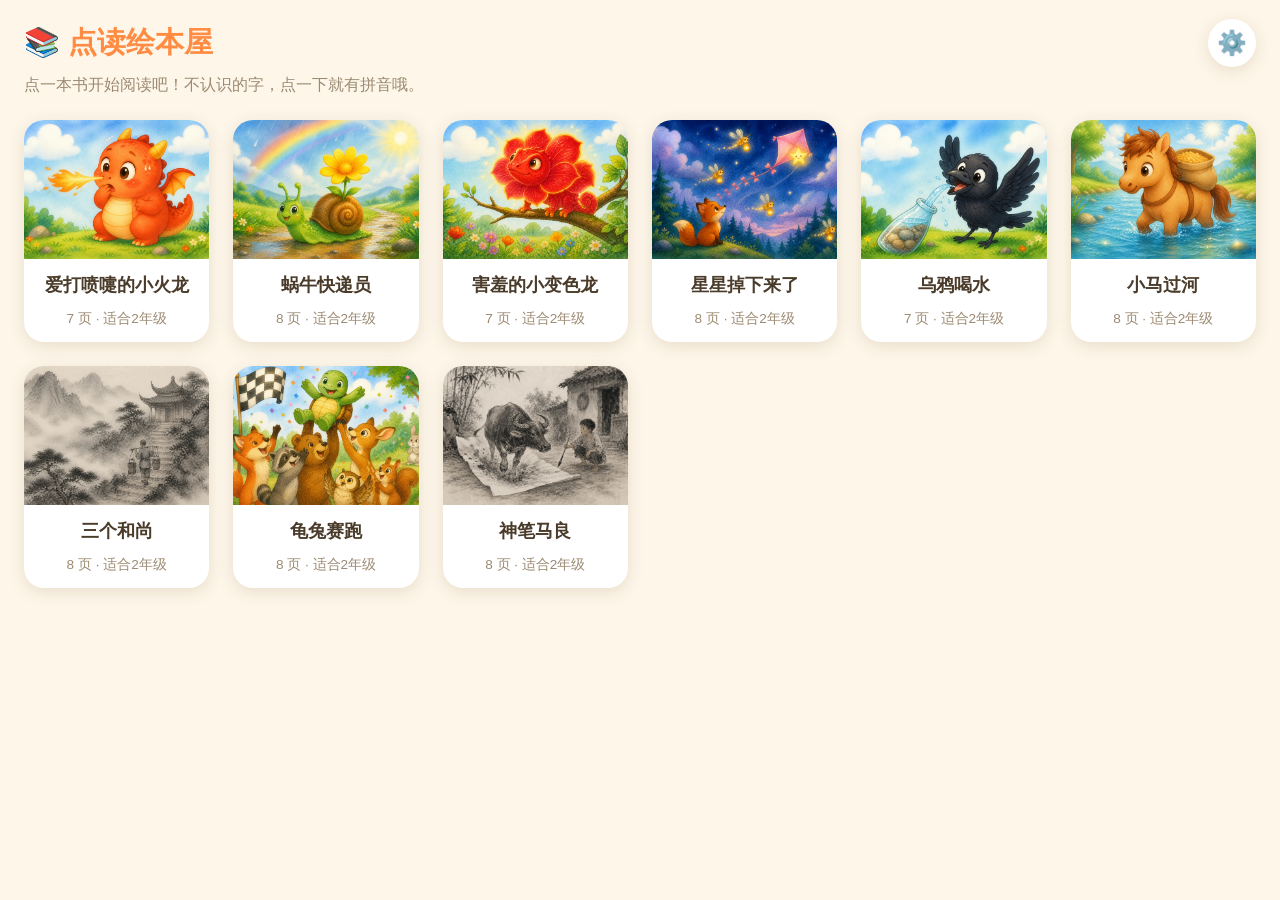
==== index.html @ f6abeffc "fix: 优化阅读页布局——插图渐变衔接、加大翻页热区、页码旁回首页 去掉整页拼音；拼音淡出/点消时同步去掉字块底色，并避免触屏 hover 残留。  Co-authored-by: ha0c9 <h" ====
<!DOCTYPE html>
<html lang="zh-CN">
<head>
<meta charset="UTF-8">
<meta name="viewport" content="width=device-width, initial-scale=1.0, user-scalable=no, viewport-fit=cover">
<title>点读绘本屋</title>
<link rel="stylesheet" href="css/style.css">
</head>
<body>

<!-- 书架页 -->
<section id="shelf-view" class="view">
  <header class="shelf-header">
    <h1><span class="logo-icon">📚</span> 点读绘本屋</h1>
    <button id="settings-btn" class="icon-btn" title="设置" aria-label="设置">⚙️</button>
  </header>
  <p class="shelf-hint">点一本书开始阅读吧！不认识的字，点一下就有拼音哦。</p>
  <div id="shelf-grid" class="shelf-grid"></div>
</section>

<!-- 阅读页 -->
<section id="reader-view" class="view hidden">
  <header class="reader-header">
    <div id="book-title" class="book-title"></div>
    <div class="reader-header-right">
      <div class="page-tools">
        <button id="back-btn" class="page-tool-btn" title="回到书架" aria-label="回到书架">🏠</button>
        <span id="page-indicator" class="page-indicator"></span>
      </div>
      <button id="settings-btn-2" class="icon-btn" title="设置" aria-label="设置">⚙️</button>
    </div>
  </header>

  <main class="page-area">
    <button id="prev-btn" class="nav-btn nav-prev" aria-label="上一页">‹</button>
    <div id="page-content" class="page-content">
      <div id="page-image-wrap" class="page-image-wrap">
        <img id="page-image" class="page-image" alt="故事插图">
      </div>
      <div id="page-text" class="page-text"></div>
    </div>
    <button id="next-btn" class="nav-btn nav-next" aria-label="下一页">›</button>
  </main>
</section>

<!-- 设置面板 -->
<div id="settings-overlay" class="overlay hidden">
  <div class="settings-panel">
    <h2>⚙️ 设置</h2>

    <div class="setting-row">
      <label>拼音停留时间</label>
      <div class="option-group" id="duration-options">
        <button data-value="3000">3秒</button>
        <button data-value="5000">5秒</button>
        <button data-value="10000">10秒</button>
        <button data-value="30000">30秒</button>
        <button data-value="0">不消失</button>
      </div>
    </div>

    <div class="setting-row">
      <label>字号</label>
      <div class="option-group" id="fontsize-options">
        <button data-value="large">大</button>
        <button data-value="xlarge">特大</button>
      </div>
    </div>

    <button id="settings-close" class="settings-close">好啦</button>
  </div>
</div>

<script src="js/settings.js"></script>
<script src="js/reader.js"></script>
<script src="js/app.js"></script>
<script src="books/index.js"></script>
</body>
</html>
---- css/style.css ----
/* ============ 基础 ============ */
* { margin: 0; padding: 0; box-sizing: border-box; }

:root {
  --bg: #fdf6e9;
  --card: #ffffff;
  --primary: #ff8c42;
  --primary-soft: #ffe3c9;
  --text: #4a3b2a;
  --text-light: #9c8a72;
  --highlight: #ffe08a;
  --bubble-bg: #5b8def;
  --shadow: 0 4px 16px rgba(120, 90, 40, 0.15);
  --radius: 20px;
  --reading-font: "Kaiti SC", "KaiTi", "STKaiti", "Kaiti", "楷体", serif;
}

html, body {
  height: 100%;
  background: var(--bg);
  color: var(--text);
  font-family: "PingFang SC", "Microsoft YaHei", "Noto Sans SC", sans-serif;
  -webkit-tap-highlight-color: transparent;
}

.view { min-height: 100vh; min-height: 100dvh; display: flex; flex-direction: column; }
.hidden { display: none !important; }

/* 阅读页锁定为一屏高：文字完整展示，不出现页面滚动 */
#reader-view {
  height: 100vh;
  height: 100dvh;
  overflow: hidden;
}

.icon-btn {
  border: none;
  background: var(--card);
  font-size: 1.5rem;
  width: 3rem;
  height: 3rem;
  border-radius: 50%;
  cursor: pointer;
  box-shadow: var(--shadow);
  transition: transform 0.15s;
}
.icon-btn:active { transform: scale(0.9); }

/* ============ 书架页 ============ */
.shelf-header {
  display: flex;
  align-items: center;
  justify-content: space-between;
  padding: 1.2rem 1.5rem 0.5rem;
}
.shelf-header h1 { font-size: 1.8rem; color: var(--primary); }
.shelf-hint { padding: 0 1.5rem 1rem; color: var(--text-light); font-size: 1rem; }

.shelf-grid {
  display: grid;
  grid-template-columns: repeat(auto-fill, minmax(180px, 1fr));
  gap: 1.5rem;
  padding: 0.5rem 1.5rem 2rem;
}

.book-card {
  background: var(--card);
  border-radius: var(--radius);
  overflow: hidden;
  box-shadow: var(--shadow);
  cursor: pointer;
  transition: transform 0.2s;
  border: none;
  text-align: center;
  padding: 0;
}
.book-card:hover { transform: translateY(-6px); }
.book-card img {
  width: 100%;
  aspect-ratio: 4 / 3;
  object-fit: cover;
  display: block;
  background: var(--primary-soft);
}
.book-card .card-title {
  font-size: 1.15rem;
  font-weight: bold;
  padding: 0.8rem 0.5rem;
  color: var(--text);
}
.book-card .card-meta {
  font-size: 0.85rem;
  color: var(--text-light);
  padding-bottom: 0.9rem;
}

/* ============ 阅读页 ============ */
.reader-header {
  display: flex;
  align-items: center;
  justify-content: space-between;
  padding: 0.8rem 1.2rem;
  gap: 0.8rem;
}
.book-title {
  font-size: 1.2rem;
  font-weight: bold;
  overflow: hidden;
  white-space: nowrap;
  text-overflow: ellipsis;
  flex: 1;
  min-width: 0;
}
.reader-header-right { display: flex; align-items: center; gap: 0.6rem; flex-shrink: 0; }

.page-tools {
  display: flex;
  align-items: center;
  background: var(--card);
  border-radius: 999px;
  box-shadow: var(--shadow);
  overflow: hidden;
}
.page-tool-btn {
  border: none;
  background: transparent;
  width: 2.6rem;
  height: 2.4rem;
  font-size: 1.15rem;
  cursor: pointer;
  display: flex;
  align-items: center;
  justify-content: center;
}
.page-tool-btn:active { transform: scale(0.92); }
.page-indicator {
  padding: 0.35rem 0.9rem 0.35rem 0.15rem;
  font-size: 0.95rem;
  color: var(--text-light);
  white-space: nowrap;
  border-left: 1px solid #f0e4d0;
}

.page-area {
  flex: 1;
  display: flex;
  align-items: stretch;
  position: relative;
  padding: 0 0.6rem 1rem;
  padding-bottom: calc(1rem + env(safe-area-inset-bottom, 0px));
  min-height: 0;
}

.nav-btn {
  position: absolute;
  top: 38%;
  z-index: 6;
  border: none;
  background: rgba(255, 255, 255, 0.94);
  color: var(--primary);
  font-size: 2.2rem;
  line-height: 1;
  width: 3.2rem;
  height: 3.2rem;
  min-width: 48px;
  min-height: 48px;
  cursor: pointer;
  border-radius: 50%;
  box-shadow: var(--shadow);
  flex-shrink: 0;
  user-select: none;
  -webkit-user-select: none;
  display: flex;
  align-items: center;
  justify-content: center;
  padding-bottom: 0.15rem;
}
.nav-prev { left: 0.85rem; }
.nav-next { right: 0.85rem; }
.nav-btn:active { transform: scale(0.92); background: var(--primary-soft); }
.nav-btn:disabled { opacity: 0.28; pointer-events: none; }

.page-content {
  flex: 1;
  background: linear-gradient(180deg, #f6eee0 0%, #faf6ee 42%, #ffffff 72%);
  border-radius: var(--radius);
  box-shadow: var(--shadow);
  display: flex;
  flex-direction: column;
  overflow: hidden;
  min-width: 0;
}

/* 图片弹性占据剩余空间：文字需要多少就让多少，保证文字完整可见 */
.page-image-wrap {
  flex: 1 1 auto;
  min-height: 0;
  background: transparent;
  display: flex;
  align-items: center;
  justify-content: center;
  position: relative;
}
.page-image-wrap::after {
  content: "";
  position: absolute;
  left: 0;
  right: 0;
  bottom: 0;
  height: 3.2rem;
  background: linear-gradient(180deg, rgba(255,255,255,0) 0%, #ffffff 100%);
  pointer-events: none;
}
.page-image {
  max-width: 100%;
  max-height: 100%;
  object-fit: contain;
  display: block;
}
.page-image-wrap.no-image { display: none; }

.page-text {
  flex: 0 0 auto;
  padding: 1.2rem 1.6rem 1.4rem;
  font-family: var(--reading-font);
  /* 字号随屏宽自适应，保证 iPad / 手机上整段文字一屏内完整可见 */
  font-size: clamp(1.4rem, 2.2vw + 0.8rem, 2rem);
  line-height: 2.1;
  letter-spacing: 0.12em;
  text-align: justify;
}
body[data-fontsize="xlarge"] .page-text {
  font-size: clamp(1.7rem, 2.6vw + 1rem, 2.5rem);
}

/* 横屏（含 iPad 横版）：左图右文 */
@media (min-aspect-ratio: 5/4) and (min-width: 800px) {
  .page-content {
    flex-direction: row;
    background: linear-gradient(90deg, #f6eee0 0%, #faf6ee 46%, #ffffff 78%);
  }
  .page-image-wrap { flex: 1 1 52%; min-width: 0; }
  .page-image-wrap::after {
    top: 0;
    bottom: 0;
    left: auto;
    right: 0;
    width: 3.2rem;
    height: auto;
    background: linear-gradient(90deg, rgba(255,255,255,0) 0%, #ffffff 100%);
  }
  .page-text {
    flex: 1 1 48%;
    min-width: 0;
    display: flex;
    flex-direction: column;
    justify-content: center;
    padding: 1.2rem 2rem;
    background: transparent;
  }
  .nav-btn { top: 50%; transform: translateY(-50%); }
  .nav-btn:active { transform: translateY(-50%) scale(0.92); }
}

/* ============ 汉字与拼音气泡 ============ */
.char {
  position: relative;
  cursor: pointer;
  border-radius: 8px;
  background: transparent;
  transition: background 0.45s ease;
  display: inline-block;
  line-height: 1.35; /* 高亮块贴合字形，不随正文行高拉长 */
}
@media (hover: hover) and (pointer: fine) {
  .char:hover { background: var(--primary-soft); }
}
.char.active { background: var(--highlight); transition: background 0.12s ease; }
.punct { cursor: default; }

.pinyin-bubble {
  position: absolute;
  bottom: calc(100% - 0.4em);
  left: 50%;
  transform: translateX(-50%);
  background: var(--bubble-bg);
  color: #fff;
  font-family: "PingFang SC", "Microsoft YaHei", sans-serif;
  font-size: 0.55em;
  letter-spacing: 0.02em;
  line-height: 1.3;
  padding: 0.25em 0.6em;
  border-radius: 999px;
  white-space: nowrap;
  pointer-events: none;
  z-index: 10;
  box-shadow: 0 3px 8px rgba(50, 80, 160, 0.35);
  animation: bubble-in 0.18s ease-out;
}
.pinyin-bubble::after {
  content: "";
  position: absolute;
  top: 100%;
  left: 50%;
  transform: translateX(-50%);
  border: 5px solid transparent;
  border-top-color: var(--bubble-bg);
}
.pinyin-bubble.fading { animation: bubble-out 0.5s ease-in forwards; }

@keyframes bubble-in {
  from { opacity: 0; transform: translateX(-50%) translateY(6px) scale(0.7); }
  to   { opacity: 1; transform: translateX(-50%) translateY(0) scale(1); }
}
@keyframes bubble-out {
  to { opacity: 0; transform: translateX(-50%) translateY(-6px); }
}

/* ============ 设置面板 ============ */
.overlay {
  position: fixed;
  inset: 0;
  background: rgba(74, 59, 42, 0.45);
  display: flex;
  align-items: center;
  justify-content: center;
  z-index: 100;
  padding: 1rem;
}
.settings-panel {
  background: var(--card);
  border-radius: var(--radius);
  padding: 1.8rem 2rem;
  width: min(30rem, 100%);
  box-shadow: var(--shadow);
}
.settings-panel h2 { margin-bottom: 1.4rem; color: var(--primary); }

.setting-row { margin-bottom: 1.3rem; }
.setting-row > label {
  display: block;
  font-weight: bold;
  margin-bottom: 0.6rem;
}
.option-group { display: flex; flex-wrap: wrap; gap: 0.5rem; }
.option-group button {
  border: 2px solid var(--primary-soft);
  background: var(--card);
  color: var(--text);
  padding: 0.45rem 1rem;
  border-radius: 999px;
  font-size: 1rem;
  cursor: pointer;
  transition: all 0.15s;
}
.option-group button.selected {
  background: var(--primary);
  border-color: var(--primary);
  color: #fff;
  font-weight: bold;
}

.settings-close {
  width: 100%;
  margin-top: 0.5rem;
  padding: 0.8rem;
  border: none;
  border-radius: 999px;
  background: var(--primary);
  color: #fff;
  font-size: 1.15rem;
  font-weight: bold;
  cursor: pointer;
}
.settings-close:active { transform: scale(0.97); }

/* 手机窄屏微调 */
@media (max-width: 600px) {
  .shelf-grid { grid-template-columns: repeat(auto-fill, minmax(140px, 1fr)); gap: 1rem; }
  .page-text { padding: 0.9rem 1rem 1.1rem; line-height: 1.9; }
  .nav-btn { width: 2.8rem; height: 2.8rem; font-size: 1.9rem; }
  .nav-prev { left: 0.45rem; }
  .nav-next { right: 0.45rem; }
  .reader-header { padding: 0.6rem 0.8rem; gap: 0.5rem; }
  .icon-btn { width: 2.6rem; height: 2.6rem; font-size: 1.3rem; }
  .page-tool-btn { width: 2.4rem; height: 2.2rem; }
  .page-indicator { padding: 0.3rem 0.7rem 0.3rem 0.1rem; font-size: 0.85rem; }
}

/* 矮屏（手机横屏等）：进一步压缩装饰空间，优先保证文字与按钮完整 */
@media (max-height: 480px) {
  .reader-header { padding: 0.4rem 0.8rem; }
  .page-text { line-height: 1.8; padding: 0.7rem 1.2rem; }
  .page-area { padding-bottom: 0.6rem; }
}
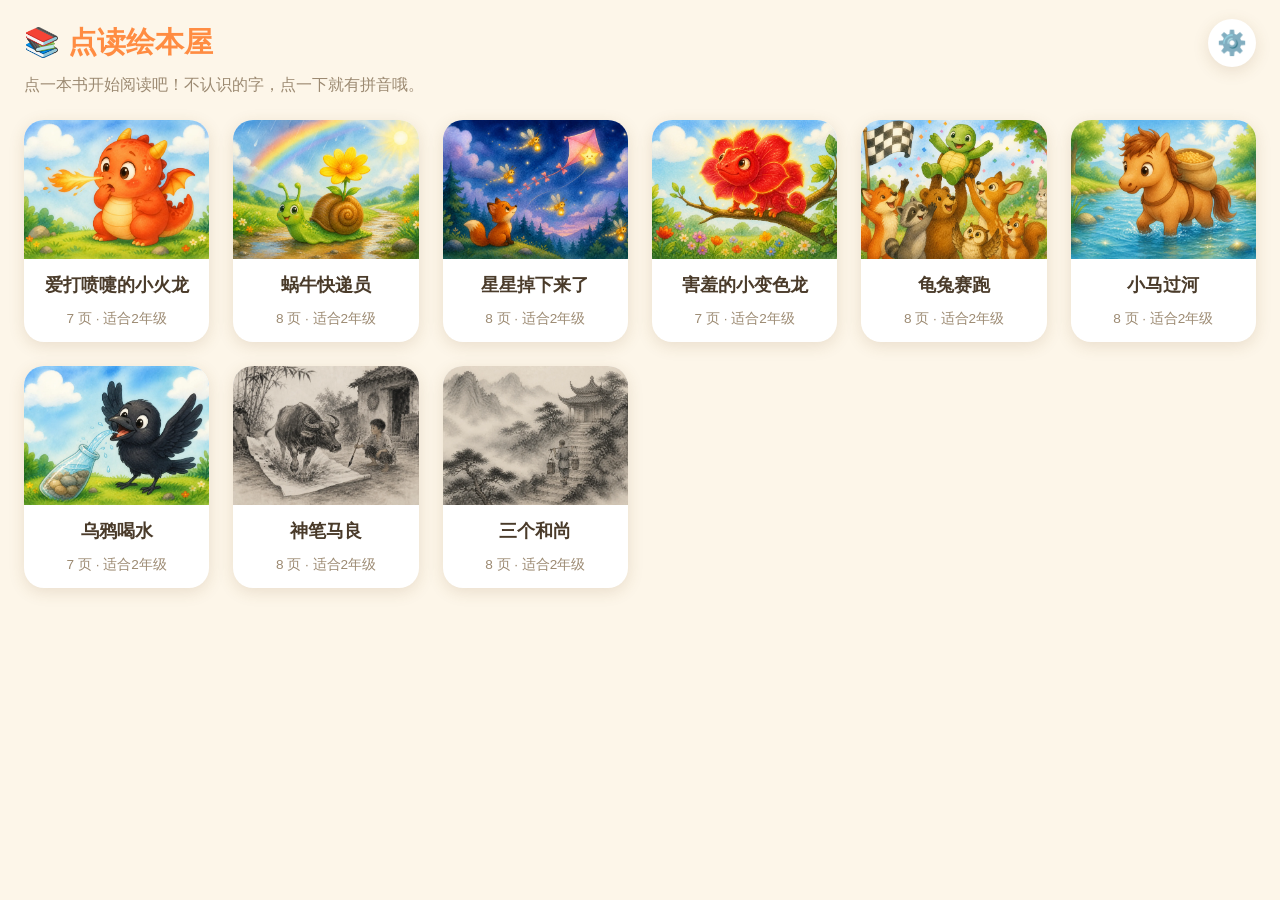
==== commit de9832db: "fix: 恢复左上角回书架，页码旁改为回到第一页；翻页按钮移到插画下方 Co-authored-by: ha0c9 <ha0c9@users.noreply.github.com>" ====
--- a/index.html
+++ b/index.html
@@ -21,10 +21,11 @@
 <!-- 阅读页 -->
 <section id="reader-view" class="view hidden">
   <header class="reader-header">
+    <button id="back-btn" class="icon-btn" title="回到书架" aria-label="回到书架">🏠</button>
     <div id="book-title" class="book-title"></div>
     <div class="reader-header-right">
       <div class="page-tools">
-        <button id="back-btn" class="page-tool-btn" title="回到书架" aria-label="回到书架">🏠</button>
+        <button id="first-page-btn" class="page-tool-btn" title="回到第一页" aria-label="回到第一页">⏮</button>
         <span id="page-indicator" class="page-indicator"></span>
       </div>
       <button id="settings-btn-2" class="icon-btn" title="设置" aria-label="设置">⚙️</button>
@@ -32,14 +33,16 @@
   </header>
 
   <main class="page-area">
-    <button id="prev-btn" class="nav-btn nav-prev" aria-label="上一页">‹</button>
     <div id="page-content" class="page-content">
       <div id="page-image-wrap" class="page-image-wrap">
         <img id="page-image" class="page-image" alt="故事插图">
       </div>
+      <div class="page-nav">
+        <button id="prev-btn" class="nav-btn nav-prev" aria-label="上一页">‹</button>
+        <button id="next-btn" class="nav-btn nav-next" aria-label="下一页">›</button>
+      </div>
       <div id="page-text" class="page-text"></div>
     </div>
-    <button id="next-btn" class="nav-btn nav-next" aria-label="下一页">›</button>
   </main>
 </section>
 
--- a/css/style.css
+++ b/css/style.css
@@ -110,6 +110,7 @@
   text-overflow: ellipsis;
   flex: 1;
   min-width: 0;
+  text-align: center;
 }
 .reader-header-right { display: flex; align-items: center; gap: 0.6rem; flex-shrink: 0; }
 
@@ -133,6 +134,7 @@
   justify-content: center;
 }
 .page-tool-btn:active { transform: scale(0.92); }
+.page-tool-btn:disabled { opacity: 0.35; pointer-events: none; }
 .page-indicator {
   padding: 0.35rem 0.9rem 0.35rem 0.15rem;
   font-size: 0.95rem;
@@ -145,40 +147,49 @@
   flex: 1;
   display: flex;
   align-items: stretch;
-  position: relative;
-  padding: 0 0.6rem 1rem;
+  padding: 0 0.8rem 1rem;
   padding-bottom: calc(1rem + env(safe-area-inset-bottom, 0px));
   min-height: 0;
 }
 
+.page-nav {
+  flex: 0 0 auto;
+  display: flex;
+  align-items: center;
+  justify-content: space-between;
+  padding: 0.15rem 1.4rem 0.35rem;
+  margin-top: -0.15rem;
+}
+
 .nav-btn {
-  position: absolute;
-  top: 38%;
-  z-index: 6;
   border: none;
-  background: rgba(255, 255, 255, 0.94);
+  background: #fff8ee;
   color: var(--primary);
-  font-size: 2.2rem;
+  font-size: 1.7rem;
   line-height: 1;
-  width: 3.2rem;
-  height: 3.2rem;
+  width: 3rem;
+  height: 2.4rem;
   min-width: 48px;
-  min-height: 48px;
-  cursor: pointer;
-  border-radius: 50%;
-  box-shadow: var(--shadow);
-  flex-shrink: 0;
+  min-height: 40px;
+  cursor: pointer;
+  border-radius: 999px;
+  box-shadow: 0 1px 4px rgba(120, 90, 40, 0.12);
   user-select: none;
   -webkit-user-select: none;
   display: flex;
   align-items: center;
   justify-content: center;
-  padding-bottom: 0.15rem;
-}
-.nav-prev { left: 0.85rem; }
-.nav-next { right: 0.85rem; }
-.nav-btn:active { transform: scale(0.92); background: var(--primary-soft); }
-.nav-btn:disabled { opacity: 0.28; pointer-events: none; }
+  padding-bottom: 0.12rem;
+  border: 1px solid #f0e0cc;
+}
+.nav-btn:active { transform: scale(0.94); background: var(--primary-soft); }
+.nav-btn:disabled {
+  color: #e2d3c0;
+  background: transparent;
+  box-shadow: none;
+  border-color: transparent;
+  pointer-events: none;
+}
 
 .page-content {
   flex: 1;
@@ -238,8 +249,9 @@
   .page-content {
     flex-direction: row;
     background: linear-gradient(90deg, #f6eee0 0%, #faf6ee 46%, #ffffff 78%);
+    position: relative;
   }
-  .page-image-wrap { flex: 1 1 52%; min-width: 0; }
+  .page-image-wrap { flex: 1 1 52%; min-width: 0; padding-bottom: 2.8rem; }
   .page-image-wrap::after {
     top: 0;
     bottom: 0;
@@ -258,8 +270,15 @@
     padding: 1.2rem 2rem;
     background: transparent;
   }
-  .nav-btn { top: 50%; transform: translateY(-50%); }
-  .nav-btn:active { transform: translateY(-50%) scale(0.92); }
+  .page-nav {
+    position: absolute;
+    left: 0;
+    width: 52%;
+    bottom: 0.35rem;
+    padding: 0 1.2rem 0.2rem;
+    pointer-events: none;
+  }
+  .page-nav .nav-btn { pointer-events: auto; }
 }
 
 /* ============ 汉字与拼音气泡 ============ */
@@ -378,9 +397,8 @@
 @media (max-width: 600px) {
   .shelf-grid { grid-template-columns: repeat(auto-fill, minmax(140px, 1fr)); gap: 1rem; }
   .page-text { padding: 0.9rem 1rem 1.1rem; line-height: 1.9; }
-  .nav-btn { width: 2.8rem; height: 2.8rem; font-size: 1.9rem; }
-  .nav-prev { left: 0.45rem; }
-  .nav-next { right: 0.45rem; }
+  .nav-btn { width: 2.8rem; height: 2.2rem; font-size: 1.6rem; }
+  .page-nav { padding: 0.1rem 0.9rem 0.3rem; }
   .reader-header { padding: 0.6rem 0.8rem; gap: 0.5rem; }
   .icon-btn { width: 2.6rem; height: 2.6rem; font-size: 1.3rem; }
   .page-tool-btn { width: 2.4rem; height: 2.2rem; }
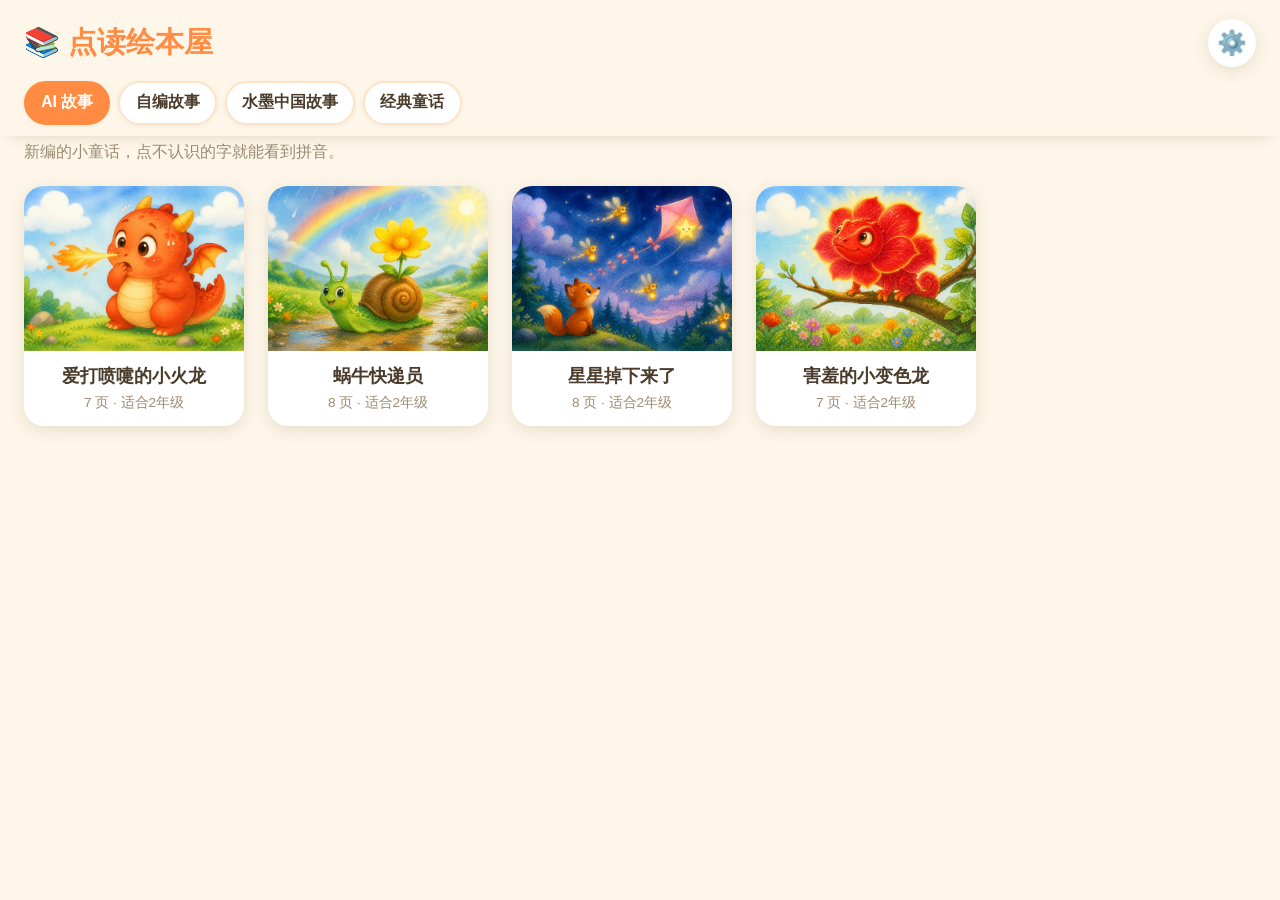
==== commit 87fafa94: "feat: 书架按分类展示，封面与书页图片懒加载 主页用分类标签整理书目；只加载当前分类的封面，打开书后翻到哪一页再加载该页插图。  Co-authored-by: ha0c9 <ha0c9@user" ====
--- a/index.html
+++ b/index.html
@@ -10,12 +10,15 @@
 
 <!-- 书架页 -->
 <section id="shelf-view" class="view">
-  <header class="shelf-header">
-    <h1><span class="logo-icon">📚</span> 点读绘本屋</h1>
-    <button id="settings-btn" class="icon-btn" title="设置" aria-label="设置">⚙️</button>
-  </header>
-  <p class="shelf-hint">点一本书开始阅读吧！不认识的字，点一下就有拼音哦。</p>
-  <div id="shelf-grid" class="shelf-grid"></div>
+  <div class="shelf-top">
+    <header class="shelf-header">
+      <h1><span class="logo-icon">📚</span> 点读绘本屋</h1>
+      <button id="settings-btn" class="icon-btn" title="设置" aria-label="设置">⚙️</button>
+    </header>
+    <nav id="category-bar" class="category-bar" role="tablist" aria-label="故事分类"></nav>
+  </div>
+  <p id="shelf-hint" class="shelf-hint">点一本书开始阅读吧！不认识的字，点一下就有拼音哦。</p>
+  <div id="shelf-grid" class="shelf-grid" role="tabpanel"></div>
 </section>
 
 <!-- 阅读页 -->
@@ -35,7 +38,7 @@
   <main class="page-area">
     <div id="page-content" class="page-content">
       <div id="page-image-wrap" class="page-image-wrap">
-        <img id="page-image" class="page-image" alt="故事插图">
+        <img id="page-image" class="page-image" alt="故事插图" decoding="async" draggable="false">
       </div>
       <div class="page-nav">
         <button id="prev-btn" class="nav-btn nav-prev" aria-label="上一页">‹</button>
--- a/css/style.css
+++ b/css/style.css
@@ -52,15 +52,67 @@
   align-items: center;
   justify-content: space-between;
   padding: 1.2rem 1.5rem 0.5rem;
+  padding-left: max(1.5rem, env(safe-area-inset-left, 0px));
+  padding-right: max(1.5rem, env(safe-area-inset-right, 0px));
 }
 .shelf-header h1 { font-size: 1.8rem; color: var(--primary); }
-.shelf-hint { padding: 0 1.5rem 1rem; color: var(--text-light); font-size: 1rem; }
+.shelf-hint { padding: 0.4rem 1.5rem 0.9rem; color: var(--text-light); font-size: 1rem; }
+
+.shelf-top {
+  position: sticky;
+  top: 0;
+  z-index: 20;
+  background: var(--bg);
+  padding-bottom: 0.15rem;
+  box-shadow: 0 8px 16px -12px rgba(120, 90, 40, 0.35);
+}
+
+.category-bar {
+  display: flex;
+  flex-wrap: wrap;
+  gap: 0.5rem;
+  padding: 0.35rem 1.5rem 0.55rem;
+  padding-left: max(1.5rem, env(safe-area-inset-left, 0px));
+  padding-right: max(1.5rem, env(safe-area-inset-right, 0px));
+}
+
+.category-chip {
+  border: 2px solid var(--primary-soft);
+  background: var(--card);
+  color: var(--text);
+  padding: 0.45rem 0.95rem;
+  min-height: 44px;
+  border-radius: 999px;
+  font-size: 0.98rem;
+  font-weight: 600;
+  cursor: pointer;
+  box-shadow: 0 1px 4px rgba(120, 90, 40, 0.08);
+  touch-action: manipulation;
+  -webkit-tap-highlight-color: transparent;
+  white-space: nowrap;
+}
+.category-chip.selected {
+  background: var(--primary);
+  border-color: var(--primary);
+  color: #fff;
+}
+.category-chip:active { transform: scale(0.96); }
 
 .shelf-grid {
   display: grid;
-  grid-template-columns: repeat(auto-fill, minmax(180px, 1fr));
+  grid-template-columns: repeat(auto-fill, minmax(170px, 220px));
+  justify-content: start;
   gap: 1.5rem;
   padding: 0.5rem 1.5rem 2rem;
+  padding-left: max(1.5rem, env(safe-area-inset-left, 0px));
+  padding-right: max(1.5rem, env(safe-area-inset-right, 0px));
+  padding-bottom: max(2rem, env(safe-area-inset-bottom, 0px));
+}
+
+.shelf-empty {
+  color: var(--text-light);
+  grid-column: 1 / -1;
+  padding: 1rem 0.2rem;
 }
 
 .book-card {
@@ -73,25 +125,66 @@
   border: none;
   text-align: center;
   padding: 0;
-}
-.book-card:hover { transform: translateY(-6px); }
-.book-card img {
+  touch-action: manipulation;
+  width: 100%;
+}
+@media (hover: hover) and (pointer: fine) {
+  .book-card:hover { transform: translateY(-6px); }
+}
+.book-card:active { transform: scale(0.98); }
+
+.card-cover {
   width: 100%;
   aspect-ratio: 4 / 3;
+  background: var(--primary-soft);
+  overflow: hidden;
+}
+.card-cover img {
+  width: 100%;
+  height: 100%;
   object-fit: cover;
   display: block;
-  background: var(--primary-soft);
-}
+  opacity: 1;
+  transition: opacity 0.2s ease;
+}
+.card-cover img.is-loading { opacity: 0; }
+.card-cover.no-cover::after {
+  content: "📖";
+  display: flex;
+  align-items: center;
+  justify-content: center;
+  height: 100%;
+  font-size: 2.4rem;
+}
+
+.book-card-skeleton {
+  pointer-events: none;
+  min-height: 12rem;
+  background: linear-gradient(90deg, #f4e8d6 0%, #fbeedc 50%, #f4e8d6 100%);
+  background-size: 200% 100%;
+  animation: skeleton-shine 1.2s ease-in-out infinite;
+  box-shadow: none;
+}
+@keyframes skeleton-shine {
+  from { background-position: 100% 0; }
+  to { background-position: -100% 0; }
+}
+
 .book-card .card-title {
   font-size: 1.15rem;
   font-weight: bold;
-  padding: 0.8rem 0.5rem;
+  padding: 0.8rem 0.5rem 0.15rem;
   color: var(--text);
+  line-height: 1.35;
+  display: -webkit-box;
+  -webkit-line-clamp: 2;
+  -webkit-box-orient: vertical;
+  overflow: hidden;
 }
 .book-card .card-meta {
   font-size: 0.85rem;
   color: var(--text-light);
-  padding-bottom: 0.9rem;
+  padding: 0.2rem 0.5rem 0.9rem;
 }
 
 /* ============ 阅读页 ============ */
@@ -157,8 +250,7 @@
   display: flex;
   align-items: center;
   justify-content: space-between;
-  padding: 0.15rem 1.4rem 0.35rem;
-  margin-top: -0.15rem;
+  padding: 0.25rem 1.4rem 0.4rem;
 }
 
 .nav-btn {
@@ -218,7 +310,7 @@
   left: 0;
   right: 0;
   bottom: 0;
-  height: 3.2rem;
+  height: 1.4rem;
   background: linear-gradient(180deg, rgba(255,255,255,0) 0%, #ffffff 100%);
   pointer-events: none;
 }
@@ -227,12 +319,15 @@
   max-height: 100%;
   object-fit: contain;
   display: block;
-}
+  opacity: 1;
+  transition: opacity 0.18s ease;
+}
+.page-image.is-loading { opacity: 0; }
 .page-image-wrap.no-image { display: none; }
 
 .page-text {
   flex: 0 0 auto;
-  padding: 1.2rem 1.6rem 1.4rem;
+  padding: 1.8rem 1.6rem 1.4rem;
   font-family: var(--reading-font);
   /* 字号随屏宽自适应，保证 iPad / 手机上整段文字一屏内完整可见 */
   font-size: clamp(1.4rem, 2.2vw + 0.8rem, 2rem);
@@ -247,22 +342,23 @@
 /* 横屏（含 iPad 横版）：左图右文 */
 @media (min-aspect-ratio: 5/4) and (min-width: 800px) {
   .page-content {
-    flex-direction: row;
+    display: grid;
+    grid-template: "img text" 1fr "nav text" auto / 52% 48%;
     background: linear-gradient(90deg, #f6eee0 0%, #faf6ee 46%, #ffffff 78%);
     position: relative;
   }
-  .page-image-wrap { flex: 1 1 52%; min-width: 0; padding-bottom: 2.8rem; }
-  .page-image-wrap::after {
-    top: 0;
-    bottom: 0;
+  .page-image-wrap { grid-area: img; min-width: 0; min-height: 0; }
+  .page-nav {
+    grid-area: nav;
+    position: static;
+    width: auto;
+    bottom: auto;
     left: auto;
-    right: 0;
-    width: 3.2rem;
-    height: auto;
-    background: linear-gradient(90deg, rgba(255,255,255,0) 0%, #ffffff 100%);
+    padding: 0.2rem 1.2rem 0.55rem;
+    pointer-events: auto;
   }
   .page-text {
-    flex: 1 1 48%;
+    grid-area: text;
     min-width: 0;
     display: flex;
     flex-direction: column;
@@ -270,15 +366,6 @@
     padding: 1.2rem 2rem;
     background: transparent;
   }
-  .page-nav {
-    position: absolute;
-    left: 0;
-    width: 52%;
-    bottom: 0.35rem;
-    padding: 0 1.2rem 0.2rem;
-    pointer-events: none;
-  }
-  .page-nav .nav-btn { pointer-events: auto; }
 }
 
 /* ============ 汉字与拼音气泡 ============ */
@@ -299,7 +386,7 @@
 
 .pinyin-bubble {
   position: absolute;
-  bottom: calc(100% - 0.4em);
+  bottom: calc(100% + 0.15em);
   left: 50%;
   transform: translateX(-50%);
   background: var(--bubble-bg);
@@ -338,20 +425,30 @@
 /* ============ 设置面板 ============ */
 .overlay {
   position: fixed;
-  inset: 0;
+  top: 0;
+  right: 0;
+  bottom: 0;
+  left: 0;
+  width: 100%;
+  height: 100%;
   background: rgba(74, 59, 42, 0.45);
   display: flex;
   align-items: center;
   justify-content: center;
-  z-index: 100;
-  padding: 1rem;
+  z-index: 1000;
+  padding: max(1rem, env(safe-area-inset-top, 0px)) 1rem max(1rem, env(safe-area-inset-bottom, 0px));
+  overflow: auto;
+  -webkit-overflow-scrolling: touch;
 }
 .settings-panel {
   background: var(--card);
   border-radius: var(--radius);
   padding: 1.8rem 2rem;
   width: min(30rem, 100%);
+  max-height: 90dvh;
+  overflow-y: auto;
   box-shadow: var(--shadow);
+  margin: auto;
 }
 .settings-panel h2 { margin-bottom: 1.4rem; color: var(--primary); }
 
@@ -395,8 +492,11 @@
 
 /* 手机窄屏微调 */
 @media (max-width: 600px) {
-  .shelf-grid { grid-template-columns: repeat(auto-fill, minmax(140px, 1fr)); gap: 1rem; }
-  .page-text { padding: 0.9rem 1rem 1.1rem; line-height: 1.9; }
+  .shelf-header h1 { font-size: 1.45rem; }
+  .shelf-header { padding-top: 0.9rem; padding-bottom: 0.35rem; }
+  .category-chip { min-height: 40px; padding: 0.35rem 0.8rem; font-size: 0.92rem; }
+  .shelf-grid { grid-template-columns: repeat(2, minmax(0, 1fr)); gap: 1rem; }
+  .page-text { padding: 1.6rem 1rem 1.1rem; line-height: 1.9; }
   .nav-btn { width: 2.8rem; height: 2.2rem; font-size: 1.6rem; }
   .page-nav { padding: 0.1rem 0.9rem 0.3rem; }
   .reader-header { padding: 0.6rem 0.8rem; gap: 0.5rem; }
@@ -407,6 +507,11 @@
 
 /* 矮屏（手机横屏等）：进一步压缩装饰空间，优先保证文字与按钮完整 */
 @media (max-height: 480px) {
+  .shelf-header { padding: 0.4rem 0.8rem 0.15rem; }
+  .shelf-header h1 { font-size: 1.2rem; }
+  .category-bar { padding-top: 0.15rem; padding-bottom: 0.3rem; gap: 0.35rem; }
+  .category-chip { min-height: 34px; padding: 0.2rem 0.7rem; font-size: 0.85rem; }
+  .shelf-hint { padding: 0.2rem 1rem 0.5rem; font-size: 0.9rem; }
   .reader-header { padding: 0.4rem 0.8rem; }
   .page-text { line-height: 1.8; padding: 0.7rem 1.2rem; }
   .page-area { padding-bottom: 0.6rem; }
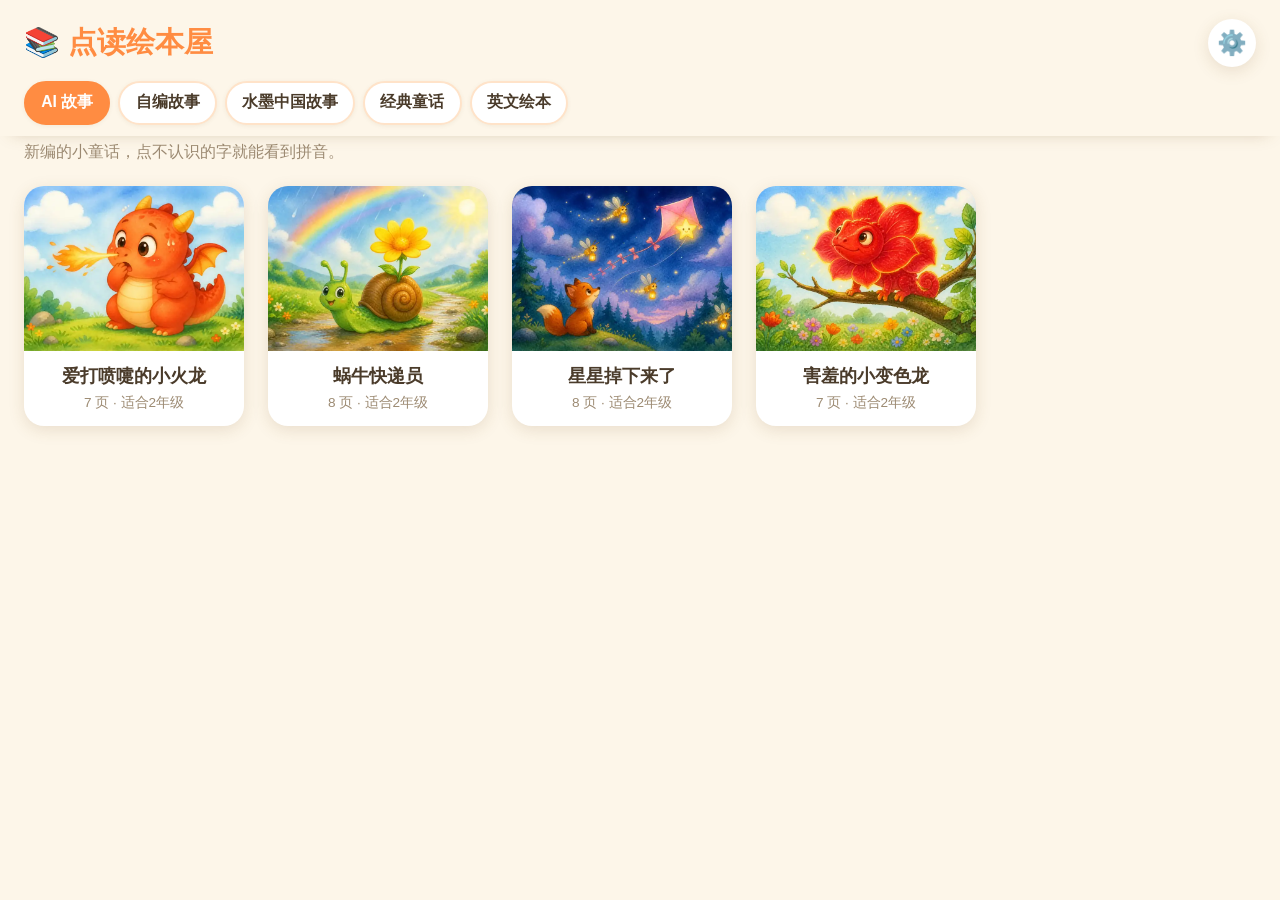
==== commit 5d534f1c: "feat: 新增英文绘本分类与《Where Is Kitty?》 点单词显示中文并朗读英文，气泡停留时间与中文拼音共用设置。 范本为上海小学二年级词汇：露西找小猫凯蒂。附 make_en_book.p" ====
--- a/index.html
+++ b/index.html
@@ -55,7 +55,7 @@
     <h2>⚙️ 设置</h2>
 
     <div class="setting-row">
-      <label>拼音停留时间</label>
+      <label>气泡停留时间</label>
       <div class="option-group" id="duration-options">
         <button data-value="3000">3秒</button>
         <button data-value="5000">5秒</button>
--- a/css/style.css
+++ b/css/style.css
@@ -4,6 +4,7 @@
 :root {
   --bg: #fdf6e9;
   --card: #ffffff;
+  --paper: #efe4cc;
   --primary: #ff8c42;
   --primary-soft: #ffe3c9;
   --text: #4a3b2a;
@@ -160,10 +161,10 @@
 .book-card-skeleton {
   pointer-events: none;
   min-height: 12rem;
+  border-radius: var(--radius);
   background: linear-gradient(90deg, #f4e8d6 0%, #fbeedc 50%, #f4e8d6 100%);
   background-size: 200% 100%;
   animation: skeleton-shine 1.2s ease-in-out infinite;
-  box-shadow: none;
 }
 @keyframes skeleton-shine {
   from { background-position: 100% 0; }
@@ -251,11 +252,12 @@
   align-items: center;
   justify-content: space-between;
   padding: 0.25rem 1.4rem 0.4rem;
+  background: transparent;
 }
 
 .nav-btn {
   border: none;
-  background: #fff8ee;
+  background: #f4ead8;
   color: var(--primary);
   font-size: 1.7rem;
   line-height: 1;
@@ -285,7 +287,11 @@
 
 .page-content {
   flex: 1;
-  background: linear-gradient(180deg, #f6eee0 0%, #faf6ee 42%, #ffffff 72%);
+  /* 电子书背板：整块均匀磨砂米色，避免图文之间跳到白色 */
+  background-color: var(--paper);
+  background-image: url("data:image/svg+xml;utf8,<svg xmlns='http://www.w3.org/2000/svg' width='180' height='180'><filter id='n'><feTurbulence type='fractalNoise' baseFrequency='0.9' numOctaves='2' stitchTiles='stitch'/><feColorMatrix type='matrix' values='0 0 0 0 0.52 0 0 0 0 0.42 0 0 0 0 0.26 0 0 0 0.05 0'/></filter><rect width='100%' height='100%' filter='url(%23n)'/></svg>");
+  background-size: 180px 180px;
+  background-repeat: repeat;
   border-radius: var(--radius);
   box-shadow: var(--shadow);
   display: flex;
@@ -310,8 +316,8 @@
   left: 0;
   right: 0;
   bottom: 0;
-  height: 1.4rem;
-  background: linear-gradient(180deg, rgba(255,255,255,0) 0%, #ffffff 100%);
+  height: 1.6rem;
+  background: linear-gradient(180deg, rgba(239, 228, 204, 0) 0%, var(--paper) 100%);
   pointer-events: none;
 }
 .page-image {
@@ -328,6 +334,7 @@
 .page-text {
   flex: 0 0 auto;
   padding: 1.8rem 1.6rem 1.4rem;
+  background: transparent;
   font-family: var(--reading-font);
   /* 字号随屏宽自适应，保证 iPad / 手机上整段文字一屏内完整可见 */
   font-size: clamp(1.4rem, 2.2vw + 0.8rem, 2rem);
@@ -344,10 +351,23 @@
   .page-content {
     display: grid;
     grid-template: "img text" 1fr "nav text" auto / 52% 48%;
-    background: linear-gradient(90deg, #f6eee0 0%, #faf6ee 46%, #ffffff 78%);
     position: relative;
   }
-  .page-image-wrap { grid-area: img; min-width: 0; min-height: 0; }
+  .page-image-wrap {
+    grid-area: img;
+    min-width: 0;
+    min-height: 0;
+    box-shadow: inset 0 -1.2rem 1rem -0.5rem var(--paper);
+  }
+  .page-image-wrap::after {
+    height: auto;
+    width: 1.6rem;
+    left: auto;
+    right: 0;
+    top: 0;
+    bottom: 0;
+    background: linear-gradient(90deg, rgba(239, 228, 204, 0) 0%, var(--paper) 100%);
+  }
   .page-nav {
     grid-area: nav;
     position: static;
@@ -383,6 +403,18 @@
 }
 .char.active { background: var(--highlight); transition: background 0.12s ease; }
 .punct { cursor: default; }
+.word { padding: 0 0.06em; }
+.word .pinyin-bubble {
+  font-size: 0.72em;
+  letter-spacing: 0;
+}
+
+#reader-view.lang-en .page-text {
+  font-family: "Trebuchet MS", "Segoe UI", "PingFang SC", "Microsoft YaHei", sans-serif;
+  letter-spacing: 0.03em;
+  line-height: 1.95;
+  text-align: left;
+}
 
 .pinyin-bubble {
   position: absolute;
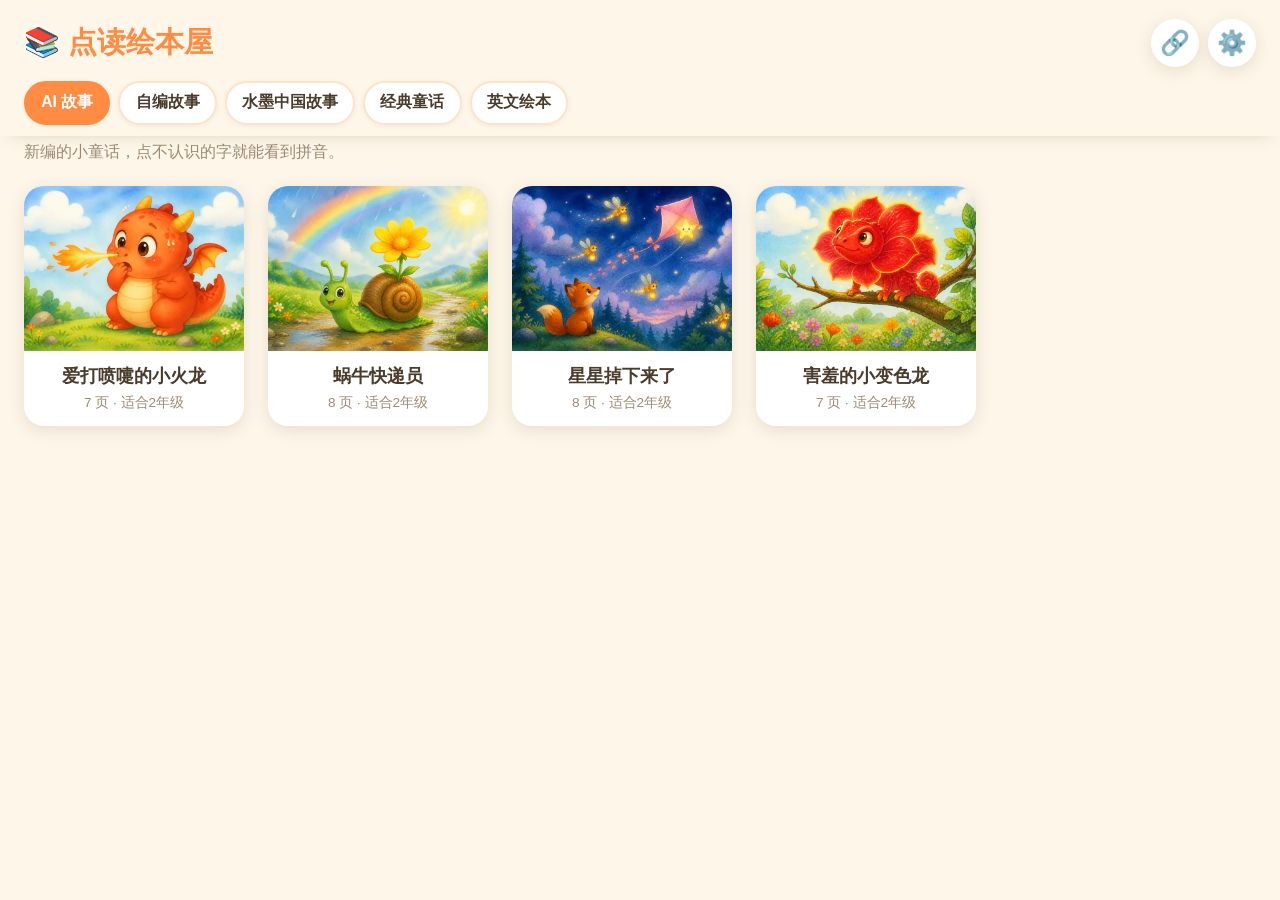
==== commit 413f479c: "feat: 分类和故事可用链接分享 地址栏用 #/分类id 打开某一类，#/分类id/故事id 打开某一本。封面和分类芯片改成链接，标题旁 🔗 可复制。  Co-authored-by: ha0c9 " ====
--- a/index.html
+++ b/index.html
@@ -13,7 +13,10 @@
   <div class="shelf-top">
     <header class="shelf-header">
       <h1><span class="logo-icon">📚</span> 点读绘本屋</h1>
-      <button id="settings-btn" class="icon-btn" title="设置" aria-label="设置">⚙️</button>
+      <div class="shelf-header-right">
+        <button id="share-cat-btn" class="icon-btn" title="复制本分类链接" aria-label="复制本分类链接">🔗</button>
+        <button id="settings-btn" class="icon-btn" title="设置" aria-label="设置">⚙️</button>
+      </div>
     </header>
     <nav id="category-bar" class="category-bar" role="tablist" aria-label="故事分类"></nav>
   </div>
@@ -31,6 +34,7 @@
         <button id="first-page-btn" class="page-tool-btn" title="回到第一页" aria-label="回到第一页">⏮</button>
         <span id="page-indicator" class="page-indicator"></span>
       </div>
+      <button id="share-book-btn" class="icon-btn" title="复制本故事链接" aria-label="复制本故事链接">🔗</button>
       <button id="settings-btn-2" class="icon-btn" title="设置" aria-label="设置">⚙️</button>
     </div>
   </header>
@@ -77,6 +81,8 @@
   </div>
 </div>
 
+<div id="copy-toast" class="copy-toast" role="status" aria-live="polite"></div>
+
 <script src="js/settings.js"></script>
 <script src="js/reader.js"></script>
 <script src="js/app.js"></script>
--- a/css/style.css
+++ b/css/style.css
@@ -57,6 +57,7 @@
   padding-right: max(1.5rem, env(safe-area-inset-right, 0px));
 }
 .shelf-header h1 { font-size: 1.8rem; color: var(--primary); }
+.shelf-header-right { display: flex; align-items: center; gap: 0.55rem; flex-shrink: 0; }
 .shelf-hint { padding: 0.4rem 1.5rem 0.9rem; color: var(--text-light); font-size: 1rem; }
 
 .shelf-top {
@@ -91,6 +92,9 @@
   touch-action: manipulation;
   -webkit-tap-highlight-color: transparent;
   white-space: nowrap;
+  text-decoration: none;
+  display: inline-flex;
+  align-items: center;
 }
 .category-chip.selected {
   background: var(--primary);
@@ -127,6 +131,9 @@
   text-align: center;
   padding: 0;
   touch-action: manipulation;
+  color: inherit;
+  text-decoration: none;
+  display: block;
   width: 100%;
 }
 @media (hover: hover) and (pointer: fine) {
@@ -344,6 +351,19 @@
 }
 body[data-fontsize="xlarge"] .page-text {
   font-size: clamp(1.7rem, 2.6vw + 1rem, 2.5rem);
+}
+
+/* 一页里多个自然段：换行 + 首行缩进。短段左对齐，避免两端对齐把字拉开。 */
+.story-para {
+  text-indent: 2em;
+  text-align: left;
+}
+.story-para + .story-para {
+  margin-top: 0.45em;
+}
+.text-inner {
+  width: 100%;
+  min-width: 0;
 }
 
 /* 横屏（含 iPad 横版）：左图右文 */
@@ -380,12 +400,17 @@
   .page-text {
     grid-area: text;
     min-width: 0;
+    min-height: 0;
     display: flex;
     flex-direction: column;
     justify-content: center;
     padding: 1.2rem 2rem;
     background: transparent;
   }
+  .page-text:has(.story-para) {
+    justify-content: flex-start;
+    overflow-y: auto;
+  }
 }
 
 /* ============ 汉字与拼音气泡 ============ */
@@ -397,6 +422,7 @@
   transition: background 0.45s ease;
   display: inline-block;
   line-height: 1.35; /* 高亮块贴合字形，不随正文行高拉长 */
+  text-indent: 0; /* 不要继承自然段首行缩进，否则每个字都会被撑开 */
 }
 @media (hover: hover) and (pointer: fine) {
   .char:hover { background: var(--primary-soft); }
@@ -452,6 +478,27 @@
 }
 @keyframes bubble-out {
   to { opacity: 0; transform: translateX(-50%) translateY(-6px); }
+}
+
+.copy-toast {
+  position: fixed;
+  left: 50%;
+  bottom: 1.6rem;
+  transform: translateX(-50%) translateY(8px);
+  background: #4a3b2a;
+  color: #fff;
+  padding: 0.55rem 1.2rem;
+  border-radius: 999px;
+  font-size: 0.95rem;
+  z-index: 80;
+  opacity: 0;
+  pointer-events: none;
+  transition: opacity 0.2s, transform 0.2s;
+  box-shadow: var(--shadow);
+}
+.copy-toast.show {
+  opacity: 1;
+  transform: translateX(-50%) translateY(0);
 }
 
 /* ============ 设置面板 ============ */
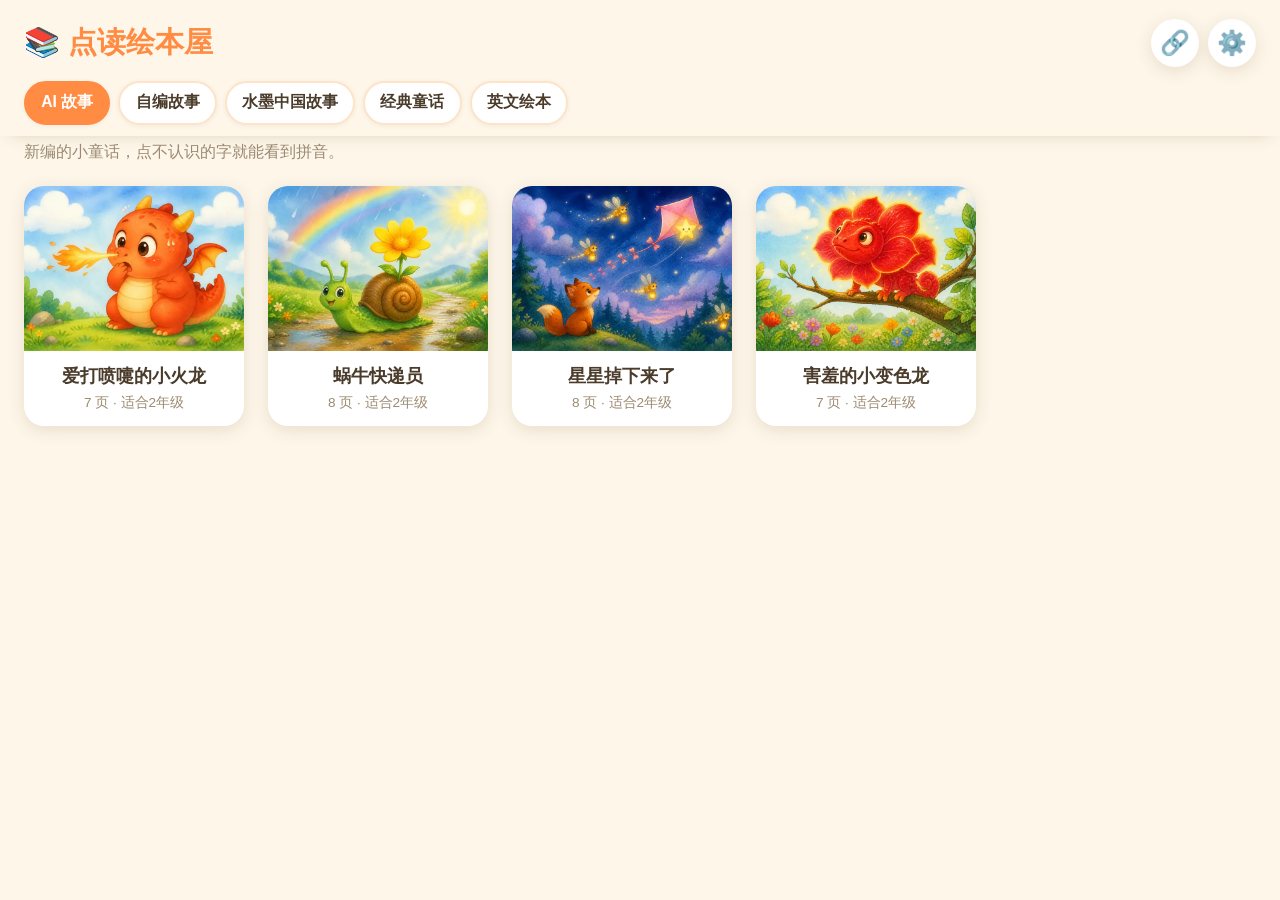
==== commit 5d035587: "fix: 点 🔗 弹出分享面板，避免复制卡住没反应 手机浏览器里 clipboard.writeText 经常不回调，原先只等复制成功才出提示，按钮像没点到。现在一点就打开链接面板，并优先用同步复制。" ====
--- a/index.html
+++ b/index.html
@@ -14,7 +14,7 @@
     <header class="shelf-header">
       <h1><span class="logo-icon">📚</span> 点读绘本屋</h1>
       <div class="shelf-header-right">
-        <button id="share-cat-btn" class="icon-btn" title="复制本分类链接" aria-label="复制本分类链接">🔗</button>
+        <button type="button" id="share-cat-btn" class="icon-btn" title="分享本分类链接" aria-label="分享本分类链接">🔗</button>
         <button id="settings-btn" class="icon-btn" title="设置" aria-label="设置">⚙️</button>
       </div>
     </header>
@@ -34,7 +34,7 @@
         <button id="first-page-btn" class="page-tool-btn" title="回到第一页" aria-label="回到第一页">⏮</button>
         <span id="page-indicator" class="page-indicator"></span>
       </div>
-      <button id="share-book-btn" class="icon-btn" title="复制本故事链接" aria-label="复制本故事链接">🔗</button>
+      <button type="button" id="share-book-btn" class="icon-btn" title="分享本故事链接" aria-label="分享本故事链接">🔗</button>
       <button id="settings-btn-2" class="icon-btn" title="设置" aria-label="设置">⚙️</button>
     </div>
   </header>
@@ -81,6 +81,17 @@
   </div>
 </div>
 
+<div id="share-overlay" class="overlay hidden" role="dialog" aria-modal="true" aria-labelledby="share-title">
+  <div class="settings-panel share-panel">
+    <h2 id="share-title">分享链接</h2>
+    <p class="share-desc">把链接发给家人，就能打开这一类或这一本故事。也可以长按下面的地址复制。</p>
+    <input id="share-url-input" class="share-url-input" type="text" readonly>
+    <button type="button" id="share-copy-btn" class="settings-close">复制链接</button>
+    <button type="button" id="share-native-btn" class="settings-close share-native-btn hidden">发给家人</button>
+    <button type="button" id="share-close-btn" class="share-dismiss">关闭</button>
+  </div>
+</div>
+
 <div id="copy-toast" class="copy-toast" role="status" aria-live="polite"></div>
 
 <script src="js/settings.js"></script>
--- a/css/style.css
+++ b/css/style.css
@@ -44,6 +44,7 @@
   cursor: pointer;
   box-shadow: var(--shadow);
   transition: transform 0.15s;
+  touch-action: manipulation;
 }
 .icon-btn:active { transform: scale(0.9); }
 
@@ -483,18 +484,20 @@
 .copy-toast {
   position: fixed;
   left: 50%;
-  bottom: 1.6rem;
+  bottom: max(1.6rem, calc(env(safe-area-inset-bottom, 0px) + 1.2rem));
   transform: translateX(-50%) translateY(8px);
   background: #4a3b2a;
   color: #fff;
   padding: 0.55rem 1.2rem;
   border-radius: 999px;
   font-size: 0.95rem;
-  z-index: 80;
+  z-index: 1100;
   opacity: 0;
   pointer-events: none;
   transition: opacity 0.2s, transform 0.2s;
   box-shadow: var(--shadow);
+  max-width: calc(100vw - 2rem);
+  text-align: center;
 }
 .copy-toast.show {
   opacity: 1;
@@ -568,6 +571,42 @@
   cursor: pointer;
 }
 .settings-close:active { transform: scale(0.97); }
+
+.share-panel .share-desc {
+  color: var(--text-light);
+  font-size: 0.95rem;
+  line-height: 1.5;
+  margin: -0.6rem 0 1rem;
+}
+.share-url-input {
+  display: block;
+  width: 100%;
+  margin-bottom: 0.9rem;
+  padding: 0.7rem 0.85rem;
+  border: 2px solid var(--primary-soft);
+  border-radius: 14px;
+  background: var(--bg);
+  color: var(--text);
+  font-size: 0.92rem;
+  line-height: 1.4;
+  word-break: break-all;
+}
+.share-native-btn {
+  background: #5b8def;
+  margin-top: 0.65rem;
+}
+.share-dismiss {
+  width: 100%;
+  margin-top: 0.65rem;
+  padding: 0.75rem;
+  border: 2px solid var(--primary-soft);
+  border-radius: 999px;
+  background: transparent;
+  color: var(--text);
+  font-size: 1.05rem;
+  cursor: pointer;
+}
+.share-dismiss:active { transform: scale(0.97); }
 
 /* 手机窄屏微调 */
 @media (max-width: 600px) {
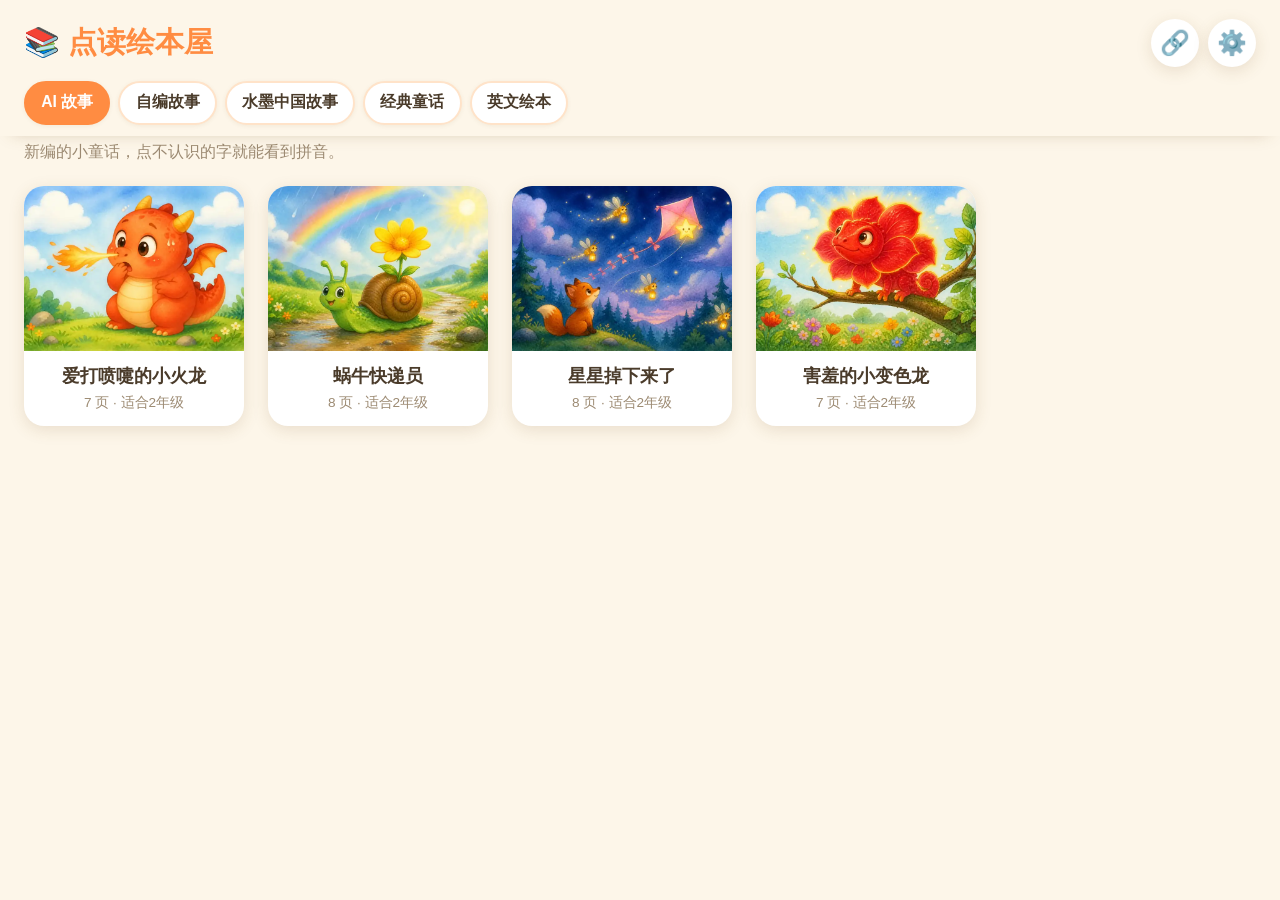
==== commit 3a7e1c4c: "fix: 分享面板完整显示链接，按内容调整高度 Co-authored-by: ha0c9 <ha0c9@users.noreply.github.com>" ====
--- a/index.html
+++ b/index.html
@@ -85,7 +85,7 @@
   <div class="settings-panel share-panel">
     <h2 id="share-title">分享链接</h2>
     <p class="share-desc">把链接发给家人，就能打开这一类或这一本故事。也可以长按下面的地址复制。</p>
-    <input id="share-url-input" class="share-url-input" type="text" readonly>
+    <textarea id="share-url-input" class="share-url-input" rows="2" readonly></textarea>
     <button type="button" id="share-copy-btn" class="settings-close">复制链接</button>
     <button type="button" id="share-native-btn" class="settings-close share-native-btn hidden">发给家人</button>
     <button type="button" id="share-close-btn" class="share-dismiss">关闭</button>
--- a/css/style.css
+++ b/css/style.css
@@ -581,6 +581,7 @@
 .share-url-input {
   display: block;
   width: 100%;
+  min-height: 3.2rem;
   margin-bottom: 0.9rem;
   padding: 0.7rem 0.85rem;
   border: 2px solid var(--primary-soft);
@@ -590,6 +591,9 @@
   font-size: 0.92rem;
   line-height: 1.4;
   word-break: break-all;
+  overflow-wrap: anywhere;
+  resize: none;
+  font-family: inherit;
 }
 .share-native-btn {
   background: #5b8def;
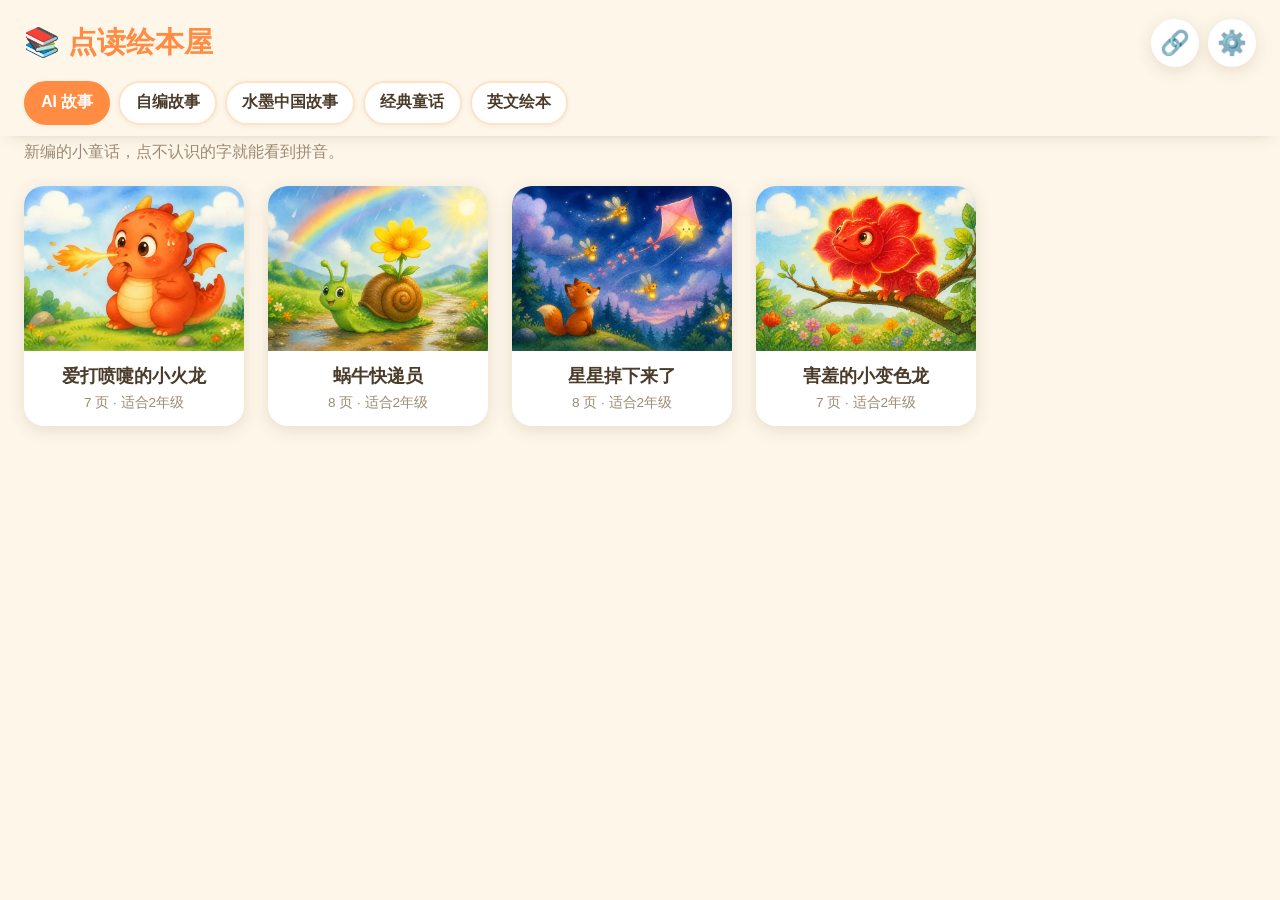
==== commit ba263d13: "fix: 缩短分享链接框，避免多出一行空白 Co-authored-by: ha0c9 <ha0c9@users.noreply.github.com>" ====
--- a/index.html
+++ b/index.html
@@ -85,7 +85,7 @@
   <div class="settings-panel share-panel">
     <h2 id="share-title">分享链接</h2>
     <p class="share-desc">把链接发给家人，就能打开这一类或这一本故事。也可以长按下面的地址复制。</p>
-    <textarea id="share-url-input" class="share-url-input" rows="2" readonly></textarea>
+    <textarea id="share-url-input" class="share-url-input" rows="1" readonly></textarea>
     <button type="button" id="share-copy-btn" class="settings-close">复制链接</button>
     <button type="button" id="share-native-btn" class="settings-close share-native-btn hidden">发给家人</button>
     <button type="button" id="share-close-btn" class="share-dismiss">关闭</button>
--- a/css/style.css
+++ b/css/style.css
@@ -581,7 +581,7 @@
 .share-url-input {
   display: block;
   width: 100%;
-  min-height: 3.2rem;
+  min-height: 2.5rem;
   margin-bottom: 0.9rem;
   padding: 0.7rem 0.85rem;
   border: 2px solid var(--primary-soft);
